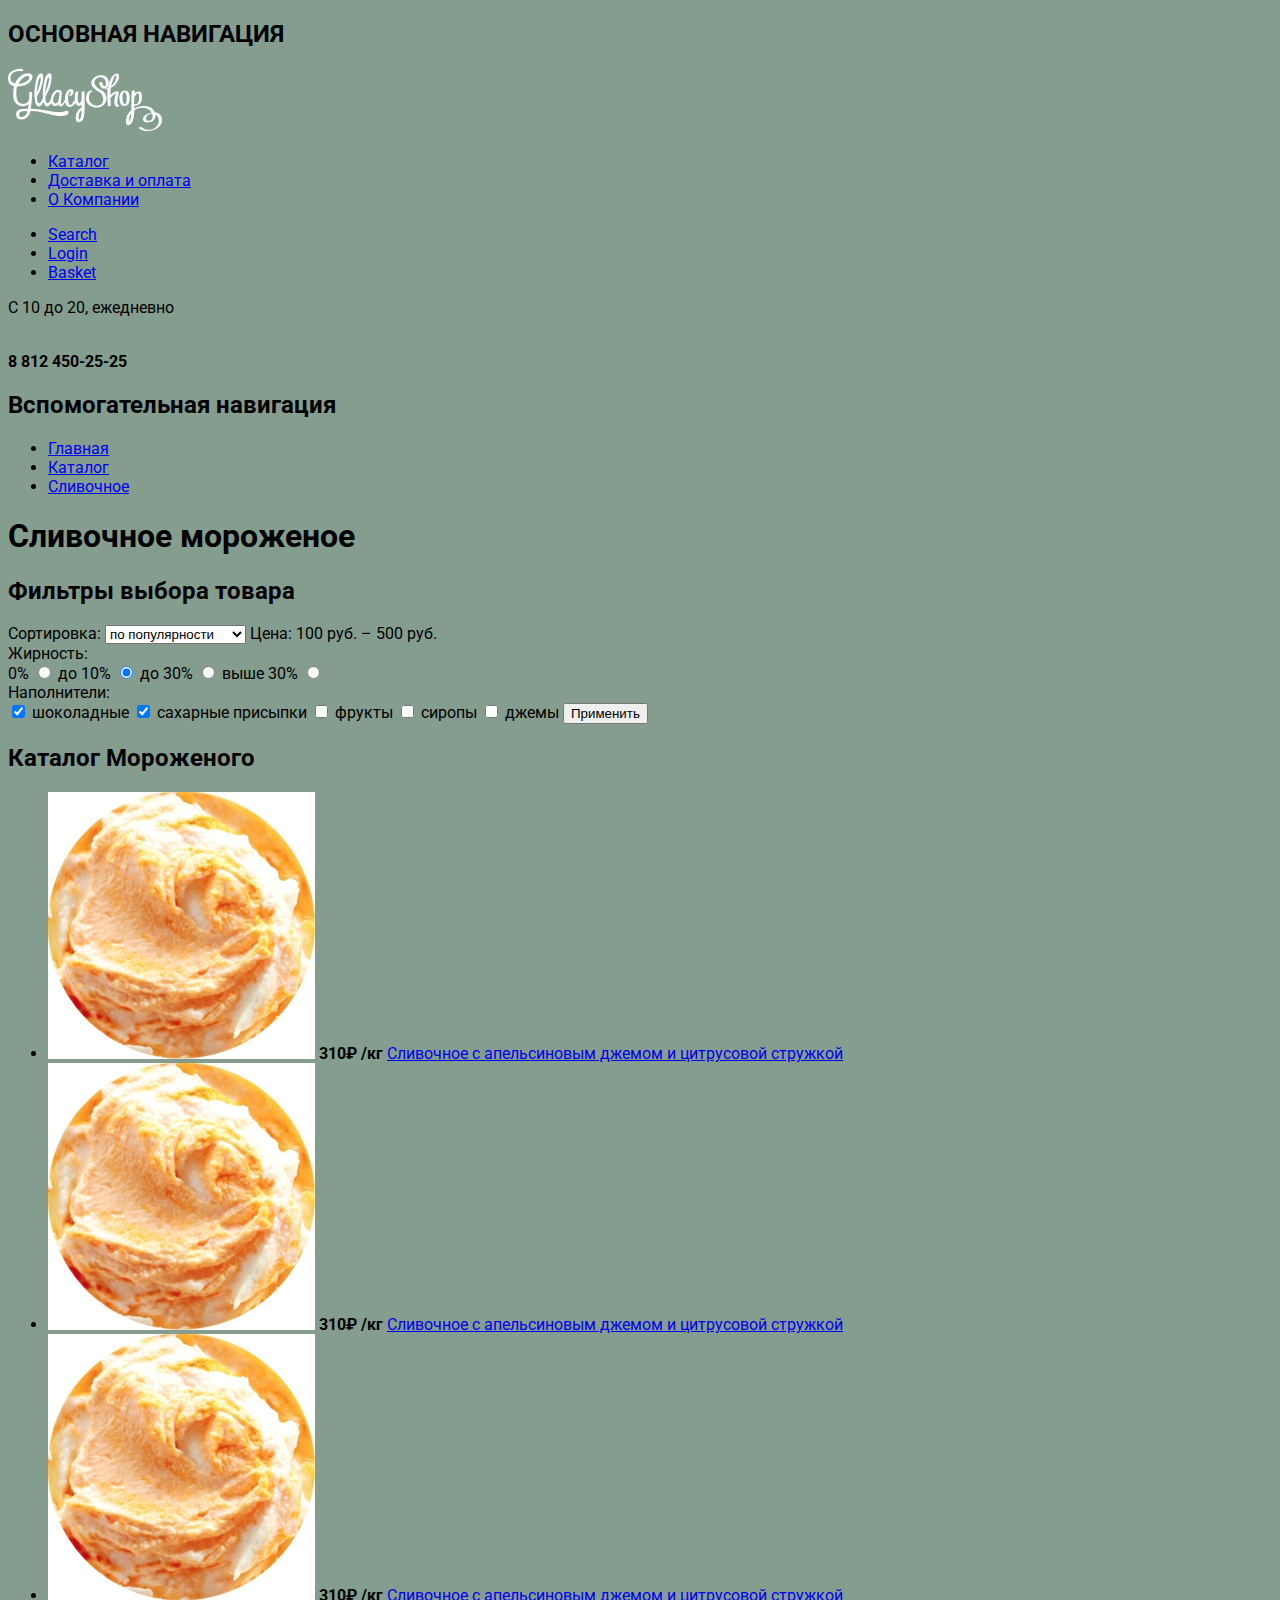
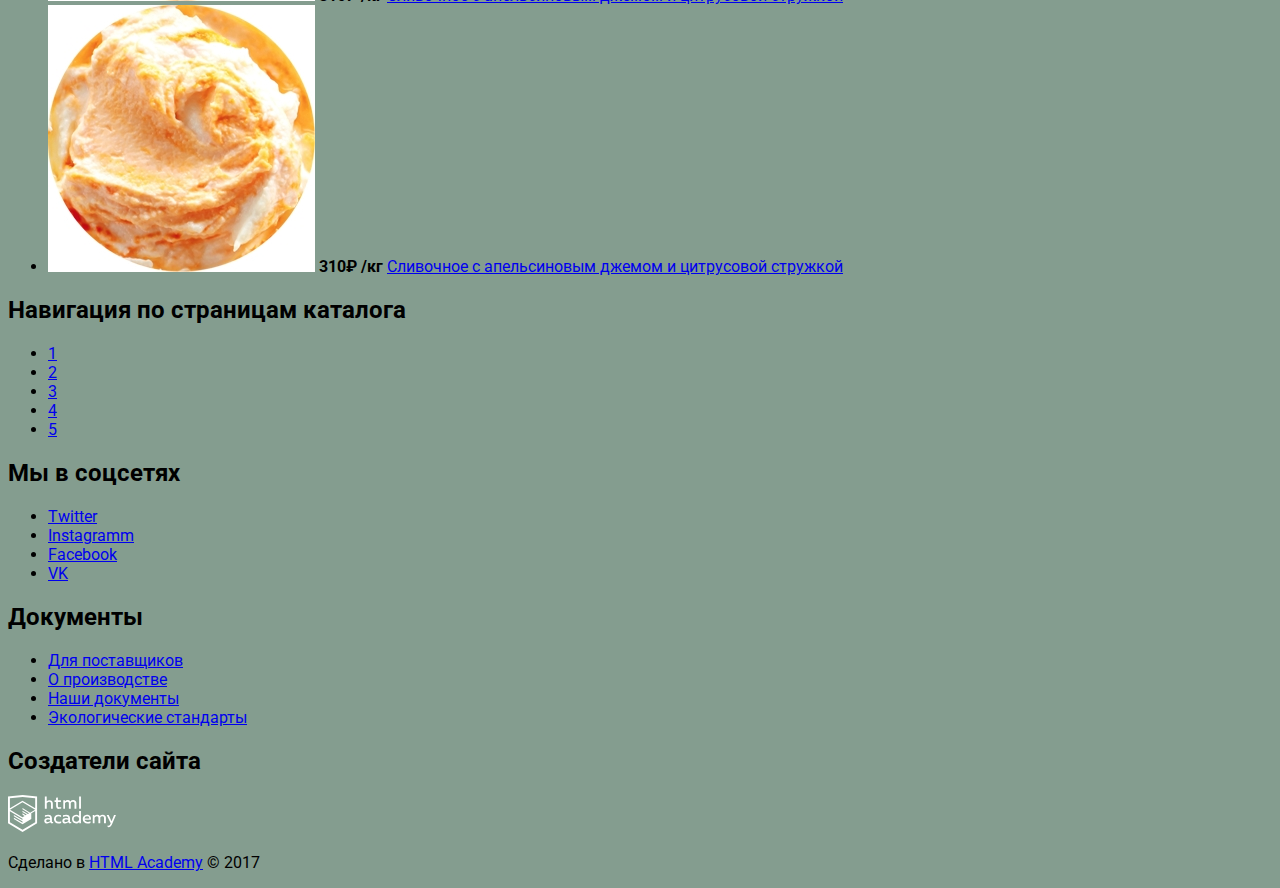
==== catalog.html @ d2d24a6d "first commit" ====
<!DOCTYPE html>
<html lang="ru">

<head>
  <meta charset="UTF-8">
  <title>Каталог</title>
  <link href="https://fonts.googleapis.com/css?family=Roboto:400,500,700&amp;subset=cyrillic" rel="stylesheet">
  <link rel="stylesheet" href="css/main.css">
</head>

<body>
  <header class="main-header">
    <h2 class="visually-hidden">ОСНОВНАЯ НАВИГАЦИЯ</h2>
    <img src="img/logo.png" alt="main-logo" width="154px" height="64px">
    <nav class="main-navigation">
      <ul class="navigation">
        <li>
          <a class="menu-item" href="#">Каталог</a>
        </li>
        <li>
          <a class="menu-item" href="#">Доставка и оплата</a>
        </li>
        <li>
          <a class="menu-item" href="#">О Компании</a>
        </li>
      </ul>
      <ul class="user">
        <li>
          <a class="button user-button" href="#">Search</a>
        </li>
        <li>
          <a class="button user-button" href="#">Login</a>
        </li>
        <li>
          <a class="button user-button" href="#">Basket</a>
        </li>
      </ul>
    </nav>
    <p>С 10 до 20, ежедневно</p>
    <br>
    <b>8 812 450-25-25</b>
    <nav class="small-navigation">
      <h2 class="visually-hidden">Вспомогательная навигация</h2>
      <ul class="small-navigation-list">
        <li>
          <a class="small-navigation-item" href="#">Главная</a>
        </li>
        <li>
          <a class="small-navigation-item" href="#">Каталог</a>
        </li>
        <li>
          <a class="small-navigation-item" href="#">Сливочное</a>
        </li>
      </ul>
    </nav>
  </header>

  <main class="container">
    <h1 class="catalog-header">Сливочное мороженое</h1>

    <section class="filters">
      <h2 class="visually-hidden">Фильтры выбора товара</h2>
      <form action="#" method="POST" name="catalog-filters">

        <label for="sort-field">Сортировка:</label>
        <select class="catalog-input filter-select" name="sort" id="sort-field">
          <option value="popular">по популярности</option>
          <option value="start-cheap">сначала недорогие</option>
          <option value="start-expensive">сначала дорогие</option>
          <option value="fat">по жирности</option>
        </select>

        <label for="price-field">Цена: 100 руб. – 500 руб.</label>
        <div class="catalog-input filter-price"></div>

        <label>Жирность:</label>
        <br>

        <label for="fat-0">0%</label>
        <input type="radio" name="fat" value="0" id="fat-0">
        <label for="fat-10">до 10%</label>
        <input type="radio" name="fat" value="10" id="fat-10" checked>
        <label for="fat-less30">до 30%</label>
        <input type="radio" name="fat" value="less30" id="fat-less30">
        <label for="fat-more30">выше 30%</label>
        <input type="radio" name="fat" value="more30" id="fat-more30">
        <br>

        <label>Наполнители:</label>
        <br>
        <input type="checkbox" name="choco" id="choco-field" checked>
        <label for="choco-field">шоколадные</label>

        <input type="checkbox" name="sugar" id="sugar-field" checked>
        <label for="sugar-field">сахарные присыпки</label>

        <input type="checkbox" name="fruit" id="fruit-field">
        <label for="fruit-field">фрукты</label>

        <input type="checkbox" name="syrup" id="syrup-field">
        <label for="syrup-field">сиропы</label>

        <input type="checkbox" name="jam" id="jam-field">
        <label for="jam-field">джемы</label>

        <input class="button filter-button" type="submit" value="Применить" name="submit">

      </form>
    </section>

    <section class="catalog">
      <h2 class="visually-hidden">Каталог Мороженого</h2>
      <ul class="calalog-list">
        <li>
          <img class="catalog-picture" src="img/ice_1.jpg" alt="catalog-ice" width="267" height="267">
          <b class="catalog-price">310₽
            <span class="catalog-per-kg">/кг</span>
          </b>
          <a class="catalog-name" href="#">Сливочное с апельсиновым джемом и цитрусовой стружкой</a>
        </li>
        <li>
          <img class="catalog-picture" src="img/ice_1.jpg" alt="catalog-ice" width="267" height="267">
          <b class="catalog-price">310₽
            <span class="catalog-per-kg">/кг</span>
          </b>
          <a class="catalog-name" href="#">Сливочное с апельсиновым джемом и цитрусовой стружкой</a>
        </li>
        <li>
          <img class="catalog-picture" src="img/ice_1.jpg" alt="catalog-ice" width="267" height="267">
          <b class="catalog-price">310₽
            <span class="catalog-per-kg">/кг</span>
          </b>
          <a class="catalog-name" href="#">Сливочное с апельсиновым джемом и цитрусовой стружкой</a>
        </li>
        <li>
          <img class="catalog-picture" src="img/ice_1.jpg" alt="catalog-ice" width="267" height="267">
          <b class="catalog-price">310₽
            <span class="catalog-per-kg">/кг</span>
          </b>
          <a class="catalog-name" href="#">Сливочное с апельсиновым джемом и цитрусовой стружкой</a>
        </li>
      </ul>
    </section>

    <section class="catalog-pages">
      <h2 class="visually-hidden">Навигация по страницам каталога</h2>
      <ul class="pages-list">
        <li><a class="pages-button" href="#">1</a></li>
        <li><a class="pages-button" href="#">2</a></li>
        <li><a class="pages-button" href="#">3</a></li>
        <li><a class="pages-button" href="#">4</a></li>
        <li><a class="pages-button" href="#">5</a></li>
      </ul>
    </section>

  </main>


  <footer class="main-footer">
    <section class="social">
      <h2 class="visually-hidden">Мы в соцсетях</h2>
      <ul class="social-list">
        <li class="social-item">
          <a class="button social-button" href="#">Twitter</a>
        </li>
        <li class="social-item">
          <a class="button social-button" href="#">Instagramm</a>
        </li>
        <li class="social-item">
          <a class="button social-button" href="#">Facebook</a>
        </li>
        <li class="social-item">
          <a class="button social-button" href="#">VK</a>
        </li>
      </ul>
    </section>
    <section class="docs">
      <h2 class="visually-hidden">Документы</h2>
      <ul class="docs-list">
        <li class="docs-item">
          <a class="docs-link" href="#">Для поставщиков</a>
        </li>
        <li class="docs-item">
          <a class="docs-link" href="#">О производстве</a>
        </li>
        <li class="docs-item">
          <a class="docs-link" href="#">Наши документы</a>
        </li>
        <li class="docs-item">
          <a class="docs-link" href="#">Экологические стандарты</a>
        </li>
      </ul>
    </section>
    <section class="made-by">
      <h2 class="visually-hidden">Создатели сайта</h2>
      <img src="img/svg/logo-htmlacademy.svg" alt="logo-htmlacademy" width="108" height="39">
      <p>Сделано в
        <a class="made-by-link" href="#">HTML Academy</a> © 2017</p>
    </section>
  </footer>

</body>

</html>
---- css/main.css ----
body {
  background-color: #849d8f;
  font-family: 'Roboto', sans-serif;
  font-size: 16px;
}
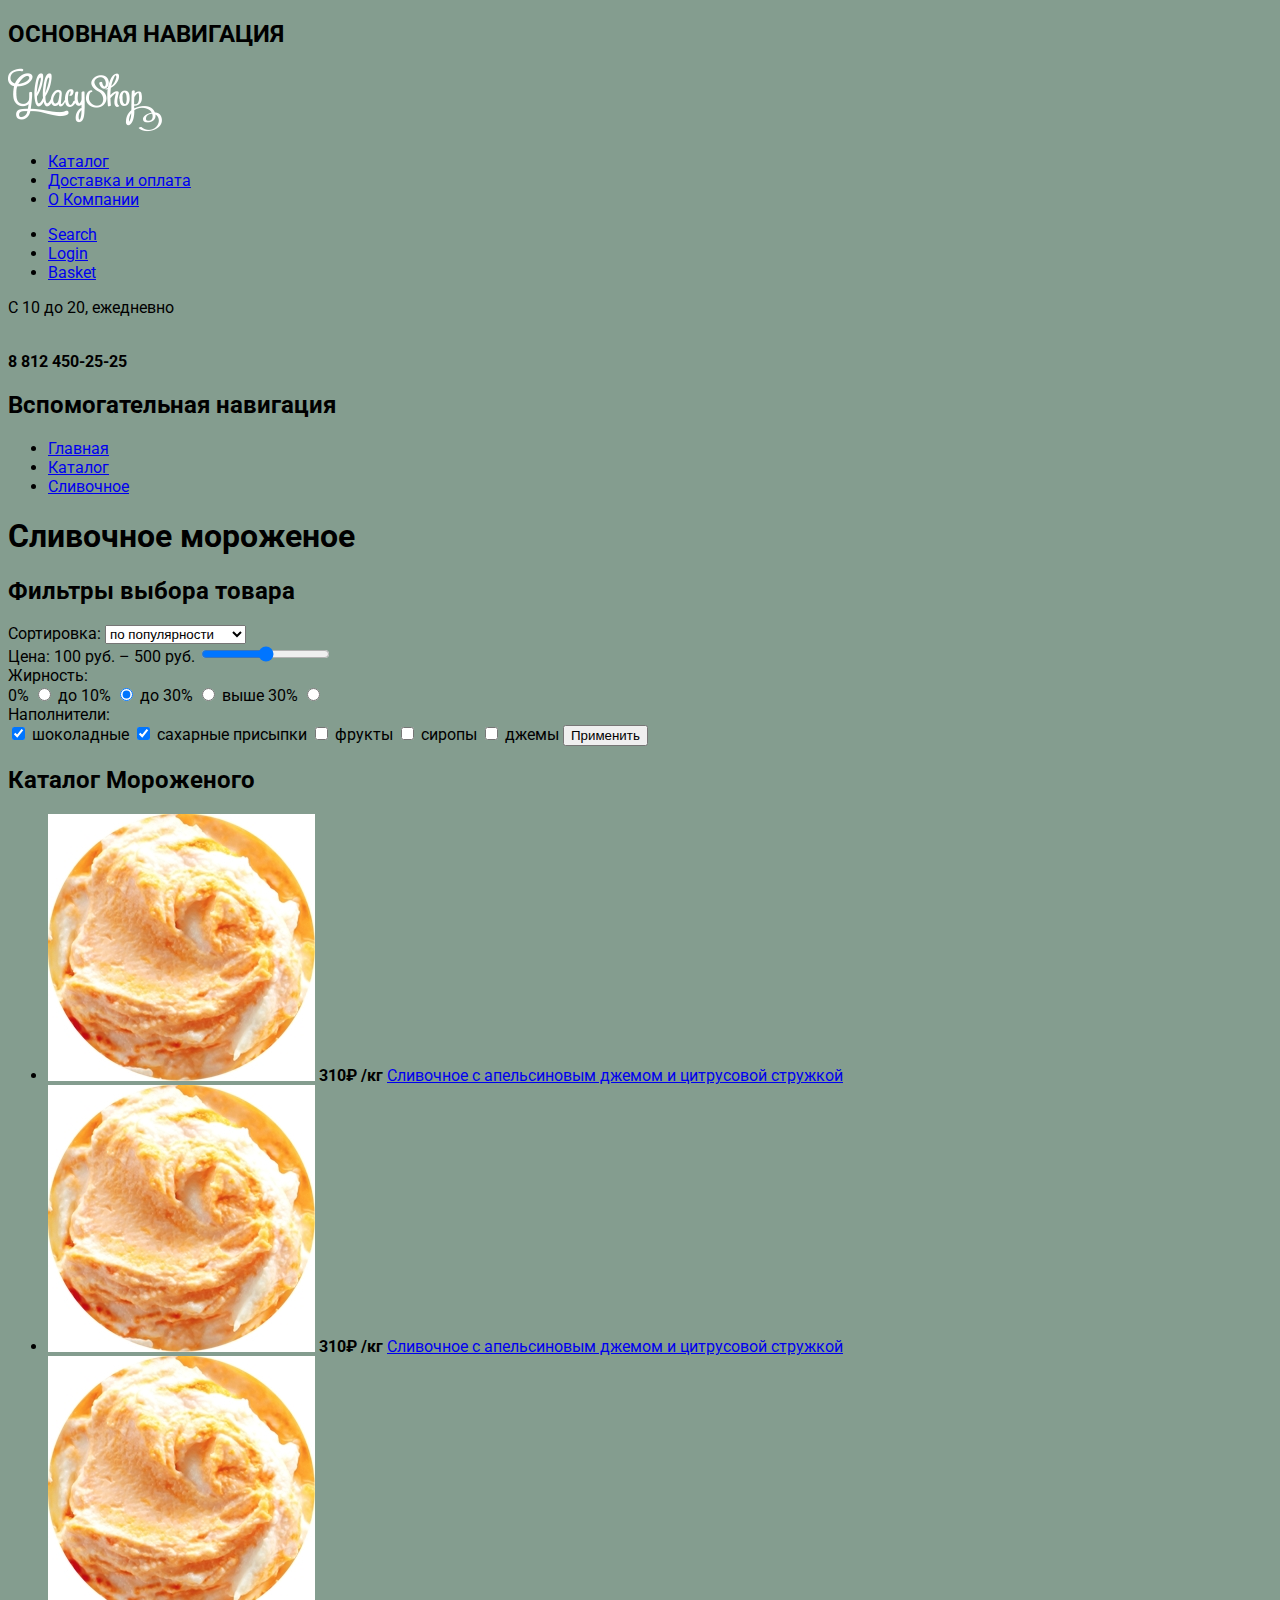
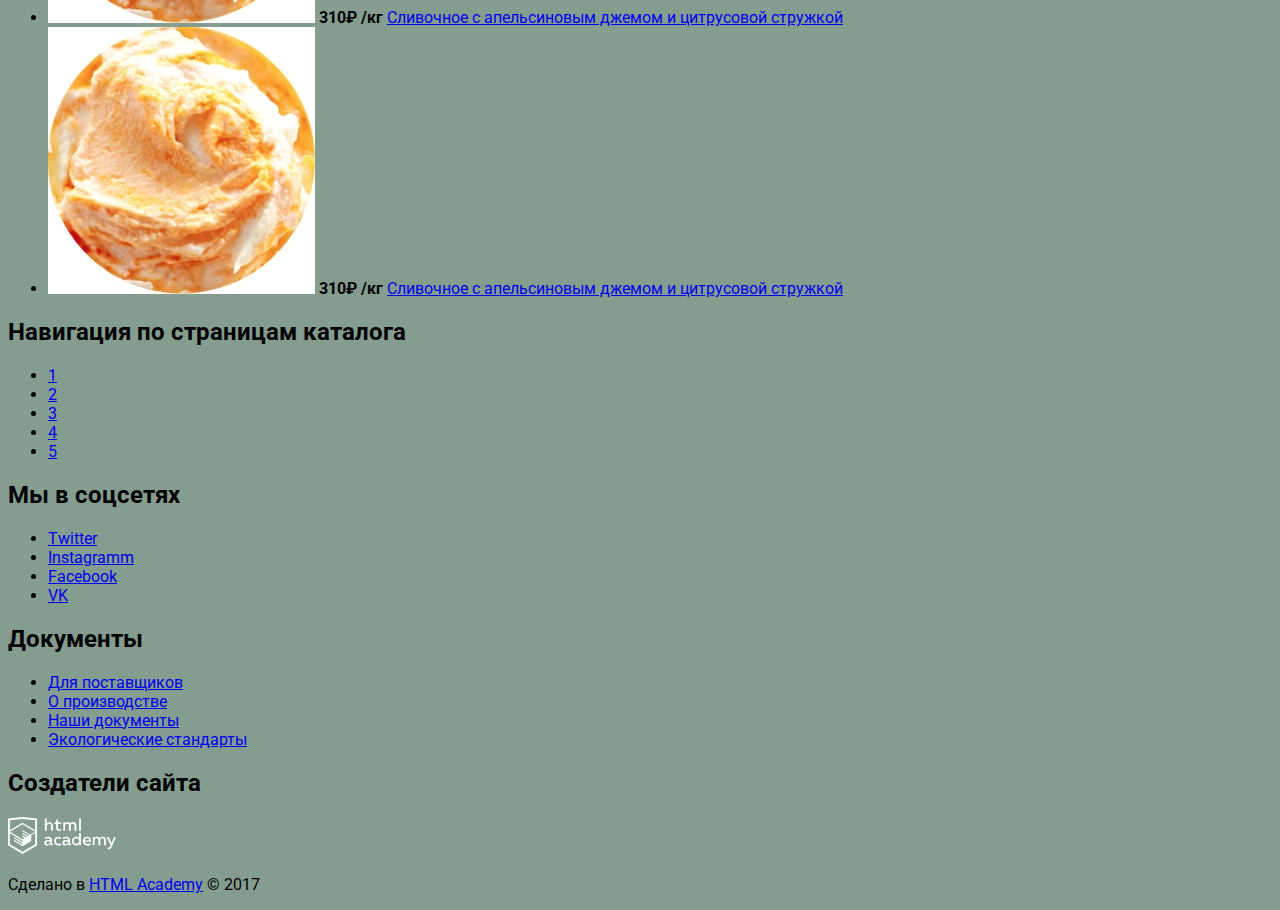
==== commit 8c2f8178: "minor updates" ====
--- a/catalog.html
+++ b/catalog.html
@@ -69,9 +69,11 @@
           <option value="start-expensive">сначала дорогие</option>
           <option value="fat">по жирности</option>
         </select>
+        <br>
 
         <label for="price-field">Цена: 100 руб. – 500 руб.</label>
-        <div class="catalog-input filter-price"></div>
+        <input type="range">
+        <br>
 
         <label>Жирность:</label>
         <br>
@@ -145,11 +147,21 @@
     <section class="catalog-pages">
       <h2 class="visually-hidden">Навигация по страницам каталога</h2>
       <ul class="pages-list">
-        <li><a class="pages-button" href="#">1</a></li>
-        <li><a class="pages-button" href="#">2</a></li>
-        <li><a class="pages-button" href="#">3</a></li>
-        <li><a class="pages-button" href="#">4</a></li>
-        <li><a class="pages-button" href="#">5</a></li>
+        <li>
+          <a class="pages-button" href="#">1</a>
+        </li>
+        <li>
+          <a class="pages-button" href="#">2</a>
+        </li>
+        <li>
+          <a class="pages-button" href="#">3</a>
+        </li>
+        <li>
+          <a class="pages-button" href="#">4</a>
+        </li>
+        <li>
+          <a class="pages-button" href="#">5</a>
+        </li>
       </ul>
     </section>
 
--- a/css/main.css
+++ b/css/main.css
@@ -2,4 +2,26 @@
   background-color: #849d8f;
   font-family: 'Roboto', sans-serif;
   font-size: 16px;
-}+}
+
+.gifts-banner {
+  width: 560px;
+  height: 230px;
+}
+
+.banner-raspberries {
+  background: #849d8f url("../img/raspberries_bg.jpg") no-repeat;
+}
+
+.banner-choco {
+  background: #849d8f url("../img/choco-bg.jpg") no-repeat;
+}
+
+.features {
+  width: 1146px;
+  height: 306px;
+  background: navajowhite url("../img/wafer.jpg")
+}
+
+
+
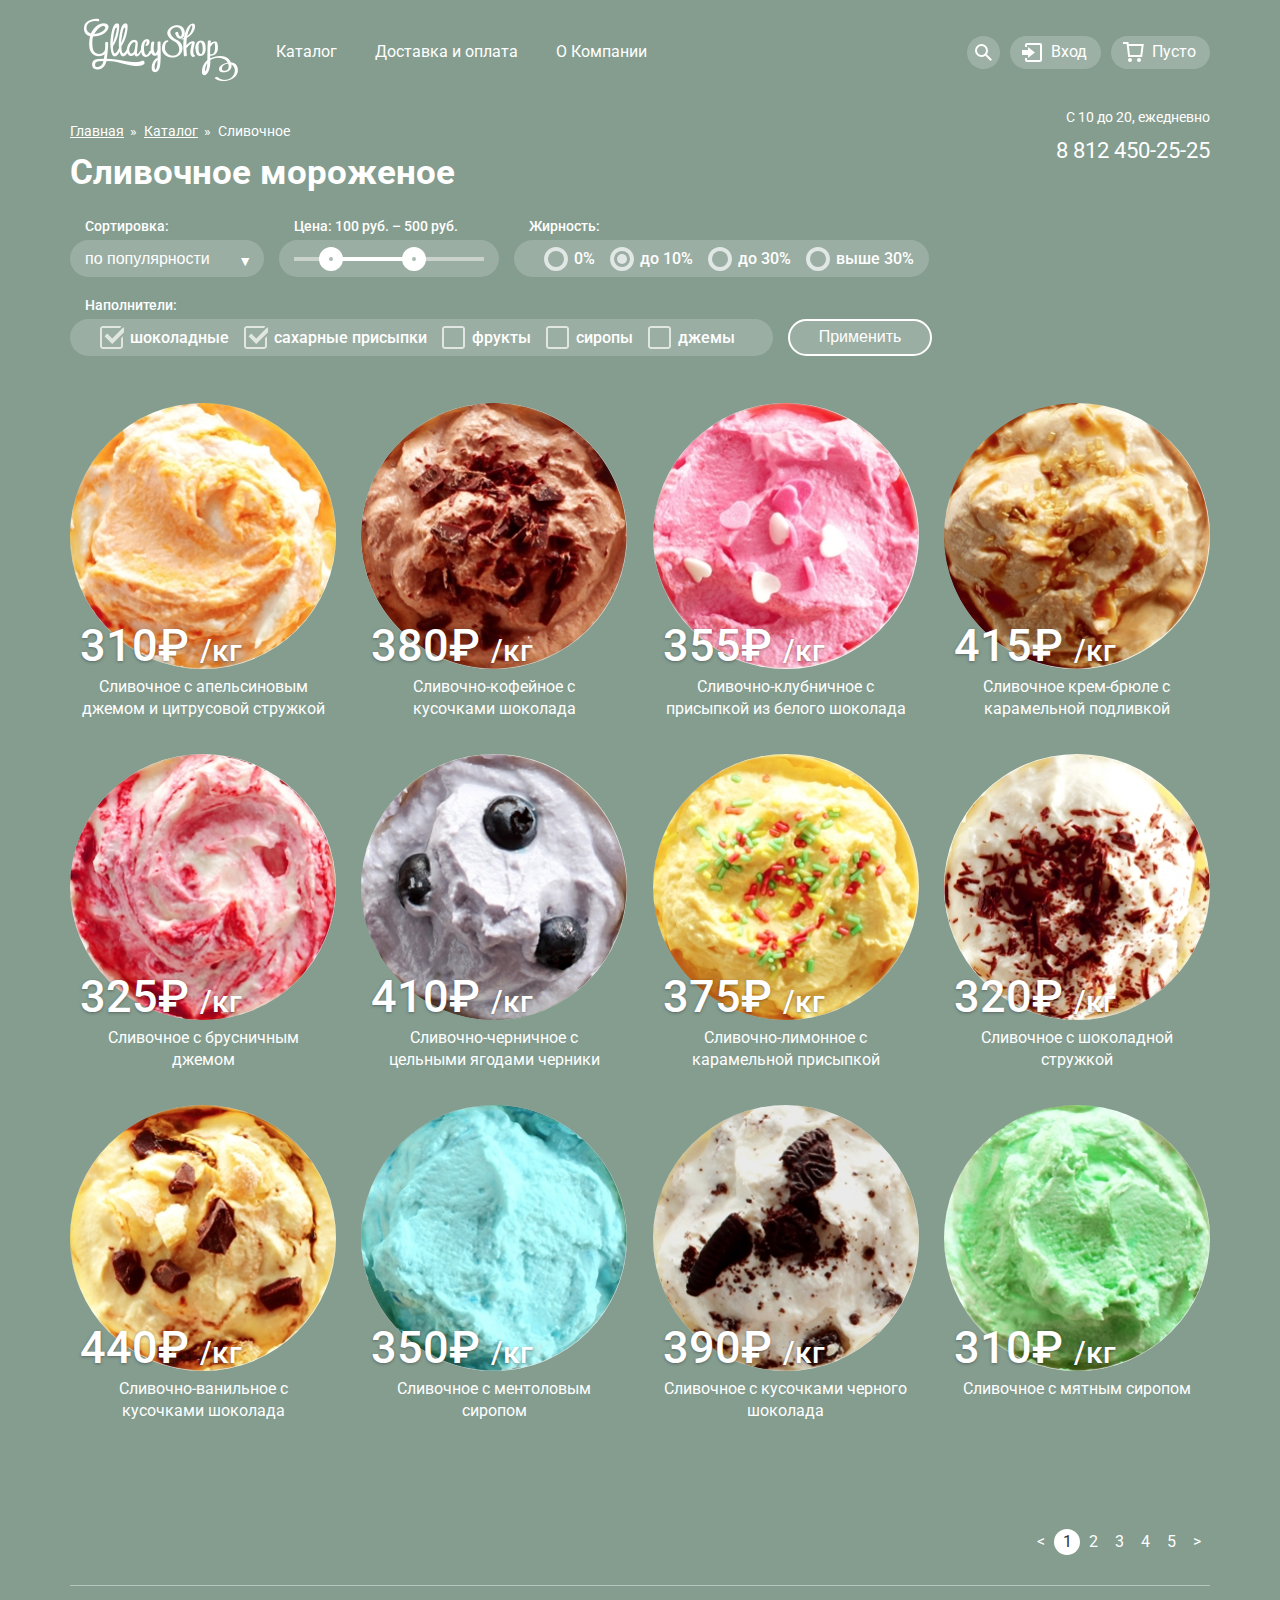
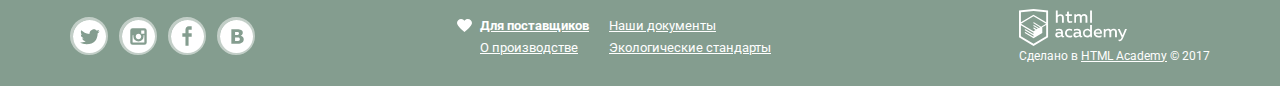
==== commit 6b269d90: "styling of index and catalog done" ====
--- a/catalog.html
+++ b/catalog.html
@@ -9,13 +9,36 @@
 </head>
 
 <body>
-  <header class="main-header">
+  <header class="container main-header">
     <h2 class="visually-hidden">ОСНОВНАЯ НАВИГАЦИЯ</h2>
-    <img src="img/logo.png" alt="main-logo" width="154px" height="64px">
     <nav class="main-navigation">
       <ul class="navigation">
         <li>
+          <a class="menu-item" href="#">
+            <img src="img/logo.png" alt="main-logo" width="154px" height="64px">
+          </a>
+        </li>
+        <li>
           <a class="menu-item" href="#">Каталог</a>
+          <ul class="catalog-submenu">
+            <li>
+              <a href="">Новинки</a>
+              <ul>
+                <li>
+                  <a href="">Сливочное</a>
+                </li>
+                <li>
+                  <a href="">Щербеты</a>
+                </li>
+                <li>
+                  <a href="">Фруктовый лед</a>
+                </li>
+                <li>
+                  <a href="">Мелорин</a>
+                </li>
+              </ul>
+            </li>
+          </ul>
         </li>
         <li>
           <a class="menu-item" href="#">Доставка и оплата</a>
@@ -24,143 +47,298 @@
           <a class="menu-item" href="#">О Компании</a>
         </li>
       </ul>
+
       <ul class="user">
-        <li>
-          <a class="button user-button" href="#">Search</a>
-        </li>
-        <li>
-          <a class="button user-button" href="#">Login</a>
-        </li>
-        <li>
-          <a class="button user-button" href="#">Basket</a>
+
+        <li>
+          <a class="user-button search" href="#">
+            <span class="visually-hidden">Поиск</span>
+          </a>
+          <form class="search-form" action="#" method="GET">
+            <label>
+              <span class="visually-hidden">Что ищем?</span>
+              <input type="text" placeholder="Что ищем?">
+            </label>
+          </form>
+        </li>
+
+        <li>
+          <a class="user-button login" href="#">Вход</a>
+        </li>
+        <li>
+          <a class="user-button cart" href="#">Пусто</a>
         </li>
       </ul>
     </nav>
-    <p>С 10 до 20, ежедневно</p>
-    <br>
-    <b>8 812 450-25-25</b>
-    <nav class="small-navigation">
-      <h2 class="visually-hidden">Вспомогательная навигация</h2>
-      <ul class="small-navigation-list">
-        <li>
-          <a class="small-navigation-item" href="#">Главная</a>
-        </li>
-        <li>
-          <a class="small-navigation-item" href="#">Каталог</a>
-        </li>
-        <li>
-          <a class="small-navigation-item" href="#">Сливочное</a>
+    <div class="header-phone">
+      <p>С 10 до 20, ежедневно</p>
+      <b>8 812 450-25-25</b>
+    </div>
+  </header>
+
+  <main class="container">
+
+    <section class="breadcrumbs">
+      <ul>
+        <li>
+          <a href="">Главная</a>
+        </li>
+        <li>
+          <a href="">Каталог</a>
+        </li>
+        <li>
+          <a class="breadcrumbs-current" href="">Сливочное</a>
         </li>
       </ul>
-    </nav>
-  </header>
-
-  <main class="container">
+    </section>
+
     <h1 class="catalog-header">Сливочное мороженое</h1>
 
     <section class="filters">
       <h2 class="visually-hidden">Фильтры выбора товара</h2>
       <form action="#" method="POST" name="catalog-filters">
 
-        <label for="sort-field">Сортировка:</label>
-        <select class="catalog-input filter-select" name="sort" id="sort-field">
-          <option value="popular">по популярности</option>
-          <option value="start-cheap">сначала недорогие</option>
-          <option value="start-expensive">сначала дорогие</option>
-          <option value="fat">по жирности</option>
-        </select>
-        <br>
-
-        <label for="price-field">Цена: 100 руб. – 500 руб.</label>
-        <input type="range">
-        <br>
-
-        <label>Жирность:</label>
-        <br>
-
-        <label for="fat-0">0%</label>
-        <input type="radio" name="fat" value="0" id="fat-0">
-        <label for="fat-10">до 10%</label>
-        <input type="radio" name="fat" value="10" id="fat-10" checked>
-        <label for="fat-less30">до 30%</label>
-        <input type="radio" name="fat" value="less30" id="fat-less30">
-        <label for="fat-more30">выше 30%</label>
-        <input type="radio" name="fat" value="more30" id="fat-more30">
-        <br>
-
-        <label>Наполнители:</label>
-        <br>
-        <input type="checkbox" name="choco" id="choco-field" checked>
-        <label for="choco-field">шоколадные</label>
-
-        <input type="checkbox" name="sugar" id="sugar-field" checked>
-        <label for="sugar-field">сахарные присыпки</label>
-
-        <input type="checkbox" name="fruit" id="fruit-field">
-        <label for="fruit-field">фрукты</label>
-
-        <input type="checkbox" name="syrup" id="syrup-field">
-        <label for="syrup-field">сиропы</label>
-
-        <input type="checkbox" name="jam" id="jam-field">
-        <label for="jam-field">джемы</label>
-
-        <input class="button filter-button" type="submit" value="Применить" name="submit">
-
+        <div class="filters-wrapper">
+          <div class="filters_sort">
+            <p>Сортировка:</p>
+            <div class="round_wrapper">
+              <select class="catalog-input filter-select" name="sort" id="sort-field">
+                <option value="popular">по популярности</option>
+                <option value="start-cheap">сначала недорогие</option>
+                <option value="start-expensive">сначала дорогие</option>
+                <option value="fat">по жирности</option>
+              </select>
+            </div>
+          </div>
+
+          <div class="filters_price">
+            <p>Цена: 100 руб. – 500 руб.</p>
+
+            <div class="round_wrapper">
+              <div class="range">
+                <div class="scale"></div>
+              </div>
+            </div>
+          </div>
+
+          <div class="filters_fat">
+            <p>Жирность:</p>
+            <div class="round_wrapper">
+              <input class="visually-hidden" type="radio" name="fat" value="0" id="fat-0">
+              <label for="fat-0">0%</label>
+              <input class="visually-hidden" type="radio" name="fat" value="10" id="fat-10" checked>
+              <label for="fat-10">до 10%</label>
+              <input class="visually-hidden" type="radio" name="fat" value="less30" id="fat-less30">
+              <label for="fat-less30">до 30%</label>
+              <input class="visually-hidden" type="radio" name="fat" value="more30" id="fat-more30">
+              <label for="fat-more30">выше 30%</label>
+
+            </div>
+          </div>
+        </div>
+
+        <div class="filters-wrapper">
+          <div class="filters_fillers">
+            <p>Наполнители:</p>
+            <div class="round_wrapper">
+              <input class="visually-hidden" type="checkbox" name="choco" id="choco-field" checked>
+              <label for="choco-field">шоколадные</label>
+
+              <input class="visually-hidden" type="checkbox" name="sugar" id="sugar-field" checked>
+              <label for="sugar-field">сахарные присыпки</label>
+
+              <input class="visually-hidden" type="checkbox" name="fruit" id="fruit-field">
+              <label for="fruit-field">фрукты</label>
+
+              <input class="visually-hidden" type="checkbox" name="syrup" id="syrup-field">
+              <label for="syrup-field">сиропы</label>
+
+              <input class="visually-hidden" type="checkbox" name="jam" id="jam-field">
+              <label for="jam-field">джемы</label>
+            </div>
+          </div>
+          <input class="filter-button" type="submit" value="Применить" name="submit">
+        </div>
       </form>
     </section>
 
     <section class="catalog">
       <h2 class="visually-hidden">Каталог Мороженого</h2>
       <ul class="calalog-list">
-        <li>
-          <img class="catalog-picture" src="img/ice_1.jpg" alt="catalog-ice" width="267" height="267">
-          <b class="catalog-price">310₽
-            <span class="catalog-per-kg">/кг</span>
-          </b>
-          <a class="catalog-name" href="#">Сливочное с апельсиновым джемом и цитрусовой стружкой</a>
-        </li>
-        <li>
-          <img class="catalog-picture" src="img/ice_1.jpg" alt="catalog-ice" width="267" height="267">
-          <b class="catalog-price">310₽
-            <span class="catalog-per-kg">/кг</span>
-          </b>
-          <a class="catalog-name" href="#">Сливочное с апельсиновым джемом и цитрусовой стружкой</a>
-        </li>
-        <li>
-          <img class="catalog-picture" src="img/ice_1.jpg" alt="catalog-ice" width="267" height="267">
-          <b class="catalog-price">310₽
-            <span class="catalog-per-kg">/кг</span>
-          </b>
-          <a class="catalog-name" href="#">Сливочное с апельсиновым джемом и цитрусовой стружкой</a>
-        </li>
-        <li>
-          <img class="catalog-picture" src="img/ice_1.jpg" alt="catalog-ice" width="267" height="267">
-          <b class="catalog-price">310₽
-            <span class="catalog-per-kg">/кг</span>
-          </b>
-          <a class="catalog-name" href="#">Сливочное с апельсиновым джемом и цитрусовой стружкой</a>
-        </li>
+        <li class="catalog-item">
+          <a href="">
+            <img src="img/1.jpg" alt="hit ice-cream">
+            <b class="catalog-price">310₽
+              <span>/кг</span>
+            </b>
+            <p>Сливочное с апельсиновым джемом и цитрусовой стружкой
+            </p>
+          </a>
+          <div class="fast-look">
+            <a class="button catalog-button" href="">Быстрый просмотр</a>
+          </div>
+        </li>
+        <li class="catalog-item">
+          <a href="">
+            <img src="img/2.jpg" alt="hit ice-cream">
+            <b class="catalog-price">380₽
+              <span>/кг</span>
+            </b>
+            <p>Сливочно-кофейное с кусочками шоколада</p>
+          </a>
+          <div class="fast-look">
+            <a class="button catalog-button" href="">Быстрый просмотр</a>
+          </div>
+        </li>
+        <li class="catalog-item">
+          <a href="">
+            <img src="img/3.jpg" alt="hit ice-cream">
+            <b class="catalog-price">355₽
+              <span>/кг</span>
+            </b>
+            <p>Сливочно-клубничное с присыпкой из белого шоколада</p>
+          </a>
+          <div class="fast-look">
+            <a class="button catalog-button" href="">Быстрый просмотр</a>
+          </div>
+        </li>
+        <li class="catalog-item">
+          <a href="">
+            <img src="img/4.jpg" alt="hit ice-cream">
+            <b class="catalog-price">415₽
+              <span>/кг</span>
+            </b>
+            <p>Сливочное крем-брюле с карамельной подливкой</p>
+          </a>
+          <div class="fast-look">
+            <a class="button catalog-button" href="">Быстрый просмотр</a>
+          </div>
+        </li>
+        <li class="catalog-item">
+          <a href="">
+            <img src="img/5.jpg" alt="hit ice-cream">
+            <b class="catalog-price">325₽
+              <span>/кг</span>
+            </b>
+            <p>Сливочное с брусничным джемом
+            </p>
+          </a>
+          <div class="fast-look">
+            <a class="button catalog-button" href="">Быстрый просмотр</a>
+          </div>
+        </li>
+        <li class="catalog-item">
+          <a href="">
+            <img src="img/6.jpg" alt="hit ice-cream">
+            <b class="catalog-price">410₽
+              <span>/кг</span>
+            </b>
+            <p>Сливочно-черничное с цельными ягодами черники </p>
+          </a>
+          <div class="fast-look">
+            <a class="button catalog-button" href="">Быстрый просмотр</a>
+          </div>
+        </li>
+        <li class="catalog-item">
+          <a href="">
+            <img src="img/7.jpg" alt="hit ice-cream">
+            <b class="catalog-price">375₽
+              <span>/кг</span>
+            </b>
+            <p>Сливочно-лимонное с карамельной присыпкой</p>
+          </a>
+          <div class="fast-look">
+            <a class="button catalog-button" href="">Быстрый просмотр</a>
+          </div>
+        </li>
+        <li class="catalog-item">
+          <a href="">
+            <img src="img/8.jpg" alt="hit ice-cream">
+            <b class="catalog-price">320₽
+              <span>/кг</span>
+            </b>
+            <p>Сливочное с шоколадной стружкой</p>
+          </a>
+          <div class="fast-look">
+            <a class="button catalog-button" href="">Быстрый просмотр</a>
+          </div>
+        </li>
+        <li class="catalog-item">
+          <a href="">
+            <img src="img/9.jpg" alt="hit ice-cream">
+            <b class="catalog-price">440₽
+              <span>/кг</span>
+            </b>
+            <p>Сливочно-ванильное с кусочками шоколада
+            </p>
+          </a>
+          <div class="fast-look">
+            <a class="button catalog-button" href="">Быстрый просмотр</a>
+          </div>
+        </li>
+        <li class="catalog-item">
+          <a href="">
+            <img src="img/10.jpg" alt="hit ice-cream">
+            <b class="catalog-price">350₽
+              <span>/кг</span>
+            </b>
+            <p>Сливочноe с ментоловым сиропом</p>
+          </a>
+          <div class="fast-look">
+            <a class="button catalog-button" href="">Быстрый просмотр</a>
+          </div>
+        </li>
+        <li class="catalog-item">
+          <a href="">
+            <img src="img/11.jpg" alt="hit ice-cream">
+            <b class="catalog-price">390₽
+              <span>/кг</span>
+            </b>
+            <p>Сливочное с кусочками черного шоколада</p>
+          </a>
+          <div class="fast-look">
+            <a class="button catalog-button" href="">Быстрый просмотр</a>
+          </div>
+        </li>
+        <li class="catalog-item">
+          <a href="">
+            <img src="img/12.jpg" alt="hit ice-cream">
+            <b class="catalog-price">310₽
+              <span>/кг</span>
+            </b>
+            <p>Сливочное с мятным сиропом</p>
+          </a>
+          <div class="fast-look">
+            <a class="button catalog-button" href="">Быстрый просмотр</a>
+          </div>
+        </li>
+
       </ul>
     </section>
 
-    <section class="catalog-pages">
+    <section class="catalog-pagination">
       <h2 class="visually-hidden">Навигация по страницам каталога</h2>
       <ul class="pages-list">
         <li>
-          <a class="pages-button" href="#">1</a>
-        </li>
-        <li>
-          <a class="pages-button" href="#">2</a>
-        </li>
-        <li>
-          <a class="pages-button" href="#">3</a>
-        </li>
-        <li>
-          <a class="pages-button" href="#">4</a>
-        </li>
-        <li>
-          <a class="pages-button" href="#">5</a>
+          <a class="page-disabled" href="#"><</a>
+        </li>
+        <li>
+          <a class="current-page" href="#">1</a>
+        </li>
+        <li>
+          <a href="#">2</a>
+        </li>
+        <li>
+          <a href="#">3</a>
+        </li>
+        <li>
+          <a href="#">4</a>
+        </li>
+        <li>
+          <a href="#">5</a>
+        </li>
+        <li>
+          <a href="#">></a>
         </li>
       </ul>
     </section>
@@ -168,48 +346,56 @@
   </main>
 
 
-  <footer class="main-footer">
-    <section class="social">
-      <h2 class="visually-hidden">Мы в соцсетях</h2>
-      <ul class="social-list">
-        <li class="social-item">
-          <a class="button social-button" href="#">Twitter</a>
-        </li>
-        <li class="social-item">
-          <a class="button social-button" href="#">Instagramm</a>
-        </li>
-        <li class="social-item">
-          <a class="button social-button" href="#">Facebook</a>
-        </li>
-        <li class="social-item">
-          <a class="button social-button" href="#">VK</a>
-        </li>
-      </ul>
-    </section>
-    <section class="docs">
-      <h2 class="visually-hidden">Документы</h2>
-      <ul class="docs-list">
-        <li class="docs-item">
-          <a class="docs-link" href="#">Для поставщиков</a>
-        </li>
-        <li class="docs-item">
-          <a class="docs-link" href="#">О производстве</a>
-        </li>
-        <li class="docs-item">
-          <a class="docs-link" href="#">Наши документы</a>
-        </li>
-        <li class="docs-item">
-          <a class="docs-link" href="#">Экологические стандарты</a>
-        </li>
-      </ul>
-    </section>
-    <section class="made-by">
-      <h2 class="visually-hidden">Создатели сайта</h2>
-      <img src="img/svg/logo-htmlacademy.svg" alt="logo-htmlacademy" width="108" height="39">
-      <p>Сделано в
-        <a class="made-by-link" href="#">HTML Academy</a> © 2017</p>
-    </section>
-  </footer>
+  <footer class="container main-footer">
+      <section class="social">
+        <h2 class="visually-hidden">Мы в соцсетях</h2>
+        <ul class="social-list">
+          <li class="social-item">
+            <a href="#">
+              <img src="img/svg/twitter.svg" alt="Twitter">
+            </a>
+          </li>
+          <li class="social-item">
+            <a href="#">
+              <img src="img/svg/instagram.svg" alt="Instagramm">
+            </a>
+          </li>
+          <li class="social-item">
+            <a href="#">
+              <img src="img/svg/fb.svg" alt="Facebook">
+            </a>
+          </li>
+          <li class="social-item">
+            <a href="#">
+              <img src="img/svg/vk.svg" alt="VK">
+            </a>
+          </li>
+        </ul>
+      </section>
+      <section class="docs">
+        <h2 class="visually-hidden">Документы</h2>
+        <ul class="docs-list">
+          <li class="docs-item">
+            <a class="docs-link" href="#">Для поставщиков</a>
+          </li>
+          <li class="docs-item">
+            <a class="docs-link" href="#">О производстве</a>
+          </li>
+          <li class="docs-item">
+            <a class="docs-link" href="#">Наши документы</a>
+          </li>
+          <li class="docs-item">
+            <a class="docs-link" href="#">Экологические стандарты</a>
+          </li>
+        </ul>
+      </section>
+      <section class="made-by">
+        <h2 class="visually-hidden">Создатели сайта</h2>
+        <img src="img/svg/logo-htmlacademy.svg" width="108" height="39" alt="logo-htmlacademy" width="108" height="39">
+        <p>Сделано в
+          <a class="made-by-link" href="#">HTML Academy</a> © 2017</p>
+      </section>
+    </footer>
 
 </body>
 
--- a/css/main.css
+++ b/css/main.css
@@ -2,11 +2,904 @@
   background-color: #849d8f;
   font-family: 'Roboto', sans-serif;
   font-size: 16px;
-}
+  font-weight: 400;
+  line-height: 22px;
+  margin: 0;
+  padding: 0;
+}
+
+.container {
+  max-width: 1200px;
+  margin: 0 auto;
+  padding: 0 30px;
+}
+
+*,
+* before,
+* after {
+  box-sizing: inherit;
+}
+
+html {
+  box-sizing: border-box;
+}
+
+.content-box-component {
+  box-sizing: content-box;
+}
+
+.visually-hidden:not(:focus):not(:active),
+input[type="checkbox"].visually-hidden,
+input[type="radio"].visually-hidden {
+  position: absolute;
+  width: 1px;
+  height: 1px;
+  margin: -1px;
+  border: 0;
+  padding: 0;
+  white-space: nowrap;
+  clip-path: inset(100%);
+  clip: rect(0 0 0 0);
+  overflow: hidden;
+}
+
+ul {
+  list-style: none;
+  margin: 0;
+  padding: 0;
+}
+
+a {
+  /* text-decoration-color: rgba(255, 255, 255, 0.2); */
+  text-decoration: none;
+  /* border-bottom: 1px solid rgba(255, 255, 255, 0.2) */
+}
+
+/* a:hover,
+a:focus {
+  color: rgb(255, 188, 158);
+  text-decoration-color: rgb(255, 188, 158);
+  border-bottom: 1px solid rgb(255, 188, 158)
+} */
+
+.button {
+  display: flex;
+  justify-content: center;
+  align-items: center;
+  border-radius: 30px;
+  color: rgb(255, 255, 255);
+  font-family: Roboto;
+  font-size: 18px;
+  font-weight: 400;
+  line-height: 24px;
+  text-decoration: none;
+  width: 189px;
+  height: 45px;
+  box-shadow: 0 2px 2px rgba(172, 16, 0, 0.64);
+  background-color: rgb(255, 255, 255);
+  background-image: linear-gradient(to top, rgb(231, 74, 53) 0%, rgb(242, 104, 67) 100%);
+  opacity: 0.99;
+}
+
+/* HEADER  */
+
+.main-header {
+  margin: auto;
+  max-width: 1200px;
+  margin-top: 9px;
+  position: relative;
+  z-index: 10;
+}
+
+.main-header nav>ul {
+  display: flex;
+  align-items: center;
+}
+
+.main-header nav>ul>li {
+  margin: 0 5px;
+}
+
+.navigation li:nth-child(1) {
+  margin-left: 0;
+}
+
+.user li:last-child {
+  margin-right: 0;
+}
+
+.main-navigation {
+  width: 100%;
+  display: flex;
+  align-items: center;
+  justify-content: space-between;
+}
+
+.main-navigation a {
+  display: block;
+  color: rgb(255, 255, 255);
+  font-family: Roboto;
+  font-size: 16px;
+  font-weight: 400;
+  line-height: 18px;
+  padding: 9px 14px;
+  border-radius: 33px;
+  user-select: none;
+}
+
+/* --------------------------- */
+
+/* --------------------------- */
+
+.user a::before {
+  content: "";
+  display: inline-block;
+  position: relative;
+  background-position: center;
+  background-repeat: no-repeat;
+}
+
+.user li {
+  display: flex;
+  align-items: center;
+}
+
+.user li>a {
+  display: flex;
+  align-items: center;
+  background-color: rgba(255, 255, 255, 0.2);
+  padding-top: 6px;
+  padding-bottom: 6px;
+  padding-left: 20px;
+}
+
+.user .search {
+  padding: 6px;
+}
+
+.user .search::before {
+  width: 21px;
+  height: 21px;
+  background-image: url("../img/svg/loupe.svg");
+}
+
+.user .search:hover::before,
+.user .search:focus::before {
+  background-image: url("../img/svg/loupe-blac.svg");
+}
+
+.user .login::before {
+  left: -8px;
+  width: 21px;
+  height: 21px;
+  background-image: url("../img/svg/entrance-white.svg");
+}
+
+.user .login:hover::before,
+.user .login:focus::before {
+  background-image: url("../img/svg/entrance.svg");
+}
+
+.user .login:active {}
+
+.user .cart::before {
+  left: -8px;
+  width: 21px;
+  height: 21px;
+  background-image: url("../img/svg/basket.svg");
+}
+
+.user .cart:hover::before,
+.user .cart:focus::before {
+  background-image: url("../img/svg/basket-black.svg");
+}
+
+.navigation li:not(:first-child)>a:hover,
+.navigation li:not(:first-child)>a:focus,
+.user a:hover,
+.user a:focus {
+  background-color: #f8f7f4;
+  color: black;
+}
+
+.navigation li:nth-child(2)>a:focus {
+  box-shadow: inset 0 2px 1px rgb(105, 105, 105);
+}
+
+.header-phone {
+  position: absolute;
+  text-align: right;
+  right: 30px;
+}
+
+.header-phone p {
+  color: rgb(255, 255, 255);
+  font-family: Roboto;
+  font-size: 14px;
+  font-weight: 400;
+  line-height: 16px;
+}
+
+.header-phone b {
+  color: rgb(255, 255, 255);
+  font-family: Roboto;
+  font-size: 22px;
+  font-weight: 400;
+  line-height: 24px;
+}
+
+.catalog-submenu {
+  position: absolute;
+  width: 143px;
+  left: 0px;
+  top: 42px;
+  box-shadow: 0 20px 20px rgba(0, 0, 0, 0.4);
+  background-color: rgb(248, 247, 244);
+  border-radius: 3px;
+  z-index: 11;
+}
+
+.catalog-submenu a {
+  display: block;
+  color: black;
+  font-size: 14px;
+  font-weight: 400;
+  line-height: 16px;
+  padding: 0 15px;
+  margin-bottom: 15px;
+}
+
+.catalog-submenu>li {
+  padding: 0 5px;
+}
+
+.catalog-submenu>li>a {
+  font-weight: bold;
+  margin: 12px 0 10px 0;
+}
+
+.catalog-submenu>li>ul {
+  border-top: 1px solid #000;
+  padding-top: 10px;
+}
+
+.catalog-submenu>li>ul>a:hover {
+  background-color: rgb(251, 222, 215);
+}
+
+.navigation>li {
+  align-items: center;
+  position: relative;
+  display: flex;
+  min-height: 42px;
+}
+
+.navigation .catalog-submenu {
+  visibility: hidden;
+}
+
+.navigation li:hover>.catalog-submenu {
+  visibility: visible;
+}
+
+/* ************** */
+
+.user li:nth-child(1) {
+  position: relative;
+  min-height: 42px;
+}
+
+.user li:nth-child(1):hover>.search-form,
+.user li:nth-child(1):focus>.search-form {
+  display: flex;
+}
+
+.search-form {
+  display: none;
+  position: absolute;
+  right: 0;
+  top: 40px;
+  width: 340px;
+  box-shadow: 0 20px 20px rgba(0, 0, 0, 0.4);
+  background-color: rgb(248, 247, 244);
+  z-index: 10;
+  padding: 20px 15px;
+  border-radius: 4px;
+}
+
+.search-form input::placeholder {
+  color: rgb(153, 153, 153);
+  font-size: 14px;
+  font-weight: 400;
+  line-height: 24px;
+}
+
+.search-form input {
+  width: 311px;
+  height: 44px;
+  border: 1px solid rgb(211, 211, 210);
+  background-color: rgb(255, 255, 255);
+  border-radius: 3px;
+  padding-left: 15px;
+}
+
+/* END OF HEADER  */
+
+/* breadcrumbs */
+
+.breadcrumbs {
+  margin-top: 25px;
+}
+
+.breadcrumbs ul {
+  display: flex;
+}
+
+.breadcrumbs a {
+  color: rgb(255, 255, 255);
+  font-size: 14px;
+  font-weight: 400;
+  line-height: 16px;
+  margin-right: 20px;
+  position: relative;
+  text-decoration: underline;
+}
+
+.breadcrumbs a::after {
+  content: "»";
+  position: absolute;
+  right: -13px;
+  top: 0px;
+}
+
+.breadcrumbs .breadcrumbs-current {
+  text-decoration: none;
+}
+
+.breadcrumbs-current::after {
+  display: none;
+}
+
+.catalog-header {
+  color: rgb(255, 255, 255);
+  font-size: 35px;
+  font-weight: 700;
+  line-height: 41px;
+  margin: 0;
+  padding: 0;
+  margin-top: 10px;
+}
+
+/* filters */
+
+.filters {
+  margin-top: 25px;
+}
+
+.filters p {
+  margin: 0;
+  padding: 0;
+  display: inline-block;
+  color: rgb(255, 255, 255);
+  font-size: 14px;
+  font-weight: 500;
+  line-height: 16px;
+  padding-left: 15px;
+  margin-bottom: 6px;
+}
+
+.filters label {
+  display: inline-block;
+  padding: 0;
+  margin: 0;
+  color: rgb(255, 255, 255);
+  font-size: 16px;
+  font-weight: 500;
+  line-height: 18px;
+  user-select: none;
+  position: relative;
+  padding-left: 45px;
+}
+
+.filters-wrapper {
+  display: flex;
+  align-items: flex-end;
+}
+
+.filters-wrapper:nth-child(2) {
+  margin-top: 20px;
+}
+
+.filters-wrapper>div {
+  display: flex;
+  flex-direction: column;
+}
+
+.round_wrapper {
+  display: flex;
+  align-items: center;
+  padding: 0 15px;
+  margin-right: 15px;
+  min-height: 37px;
+  border-radius: 20px;
+  width: 194px;
+  background-color: rgba(248, 247, 244, 0.2);
+}
+
+.filters_sort select {
+  border: none;
+  margin: 0;
+  padding: 0;
+  display: inline-block;
+  background: transparent;
+  color: rgb(255, 255, 255);
+  font-size: 16px;
+  font-weight: 500;
+  line-height: 18px;
+  -webkit-appearance: none;
+  -moz-appearance: none;
+  appearance: none;
+  width: 100%;
+  position: relative;
+  z-index: 1;
+}
+
+.filters_sort .round_wrapper {
+  position: relative;
+}
+
+.filters_sort .round_wrapper::after {
+  content: "▼";
+  position: absolute;
+  color: white;
+  font-size: 14px;
+  right: 12px;
+  top: 10px;
+}
+
+.filters_price .round_wrapper {
+  width: 220px;
+}
+
+.filters_fat .round_wrapper {
+  width: 415px;
+}
+
+.filters_fillers .round_wrapper {
+  width: 703px;
+}
+
+/* *********************** */
+
+.filters_price .range {
+  display: flex;
+  width: 100%;
+  height: 4px;
+  background-color: rgba(248, 247, 244, 0.5);
+  position: relative;
+  z-index: 1;
+}
+
+.scale {
+  margin-left: 25px;
+  width: 107px;
+  height: 4px;
+  background-color: white;
+  position: relative;
+}
+
+.scale::before,
+.scale::after {
+  content: "";
+  width: 4px;
+  height: 4px;
+  position: absolute;
+  border: 10px solid white;
+  background: #aabcb2;
+  border-radius: 20px;
+  top: -10px;
+}
+
+.scale::after {
+  right: 0px;
+}
+
+/* filters_fat */
+
+.filters_fat input+label::before {
+  position: absolute;
+  content: "";
+  width: 16px;
+  height: 16px;
+  border: 4px solid rgba(255, 255, 255, 0.7);
+  border-radius: 30px;
+  top: -3px;
+  left: 15px;
+}
+
+.filters_fat input:checked+label::after {
+  position: absolute;
+  content: "";
+  background: rgba(255, 255, 255, 0.7);
+  width: 10px;
+  height: 10px;
+  border-radius: 30px;
+  top: 4px;
+  left: 22px;
+}
+
+.filters_fat input+label:hover::before,
+.filters_fat input+label:focus::before {
+  border-color: rgba(255, 255, 255, 1);
+}
+
+.filters_fat input+label:hover::after,
+.filters_fat input+label:focus::after {
+  background: rgba(255, 255, 255, 1);
+}
+
+/* filters_fillers */
+
+.filters_fillers input+label::before {
+  position: absolute;
+  content: "";
+  width: 24px;
+  height: 24px;
+  background: url("../img/svg/checkbox-off.svg") no-repeat 0 0;
+  top: -3px;
+  left: 15px;
+  opacity: 0.7;
+}
+
+.filters_fillers input:checked+label::before {
+  position: absolute;
+  content: "";
+  width: 24px;
+  height: 24px;
+  background: url("../img/svg/checkbox-on.svg") no-repeat 0 0;
+  opacity: 0.7;
+  top: -3px;
+  left: 15px;
+}
+
+.filters_fillers input+label:hover::before,
+.filters_fillers input+label:focus::before,
+.filters_fillers input:checked+label:hover::before,
+.filters_fillers input:checked+label:focus::before {
+  opacity: 1;
+}
+
+.filter-button {
+  margin: 0;
+  padding: 0;
+  padding-bottom: 2px;
+  display: flex;
+  justify-content: center;
+  align-items: center;
+  margin-right: 15px;
+  height: 37px;
+  border-radius: 20px;
+  width: 144px;
+  border: 2px solid rgb(255, 255, 255);
+  background-color: rgba(248, 247, 244, 0.2);
+  color: rgb(255, 255, 255);
+  font-size: 16px;
+  font-weight: 500;
+  line-height: 18px;
+  cursor: pointer;
+  transition: all 0.5s ease;
+}
+
+.filter-button:hover,
+.filter-button:focus {
+  background-color: rgb(255, 255, 255);
+  color: rgb(50, 50, 50);
+}
+
+.filter-button:active {
+  box-shadow: inset 0 2px 1px rgb(105, 105, 105);
+  background-color: rgb(237, 237, 237);
+}
+
+/* catalog */
+
+.catalog {
+  margin-top: 40px;
+}
+
+.catalog ul {
+  display: flex;
+  flex-wrap: wrap;
+  justify-content: space-between;
+}
+
+.catalog-item {
+  display: flex;
+  flex-direction: column;
+  align-items: center;
+  justify-content: flex-start;
+  position: relative;
+  z-index: 3;
+  width: 266px;
+  margin-bottom: 40px;
+  /* background: rgba(160, 32, 11, 0.2); */
+  padding-top: 7px;
+}
+
+.catalog-item a {
+  display: flex;
+  flex-direction: column;
+  align-items: center;
+  position: relative;
+}
+
+.catalog-item img {
+  border-radius: 300px;
+  width: 266px;
+  height: 266px;
+  overflow: hidden;
+}
+
+.catalog-price {
+  position: absolute;
+  display: inline-block;
+  top: 220px;
+  left: 10px;
+  text-shadow: 0 1px 3px rgba(49, 50, 53, 0.5);
+  color: rgb(255, 255, 255);
+  font-family: Roboto;
+  font-size: 45px;
+  font-weight: 500;
+  line-height: 45px;
+}
+
+.catalog-price span {
+  font-size: 30px;
+}
+
+.catalog-item p {
+  padding: 0;
+  margin: 0;
+  width: 247px;
+  height: 38px;
+  color: rgb(255, 255, 255);
+  font-family: Roboto;
+  font-size: 16px;
+  font-weight: 400;
+  line-height: 22px;
+  text-align: center;
+  padding-top: 7px;
+}
+
+.catalog-item .catalog-button {
+  width: 200px;
+}
+
+.catalog-item>a {
+  z-index: 3;
+}
+
+.fast-look {
+  top: -5px;
+  display: none;
+  flex-direction: column;
+  align-items: center;
+  justify-content: flex-end;
+  padding-bottom: 22px;
+  position: absolute;
+  width: 293px;
+  min-height: 406px;
+  border-radius: 5px;
+  box-shadow: 0 20px 20px rgba(0, 0, 0, 0.4);
+  background-color: rgba(248, 247, 244, 0.2);
+}
+
+.catalog-item:hover {
+  z-index: 5;
+}
+
+.catalog-item:hover .catalog-item>a {
+  z-index: 5;
+}
+
+.catalog-item:hover .fast-look {
+  display: flex;
+  z-index: 1;
+}
+
+/* catalog-pagination */
+
+.catalog-pagination {
+  display: flex;
+  justify-content: flex-end;
+  margin-top: 80px;
+  border-bottom: 1px solid rgba(255, 255, 255, 0.4);
+  padding-bottom: 30px;
+
+}
+
+.catalog-pagination .pages-list {
+  display: flex;
+}
+
+.pages-list a {
+  display: flex;
+  border-radius: 30px;
+  justify-content: center;
+  align-items: center;
+  width: 26px;
+  height: 26px;
+  color: white;
+  font-size: 16px;
+  font-weight: 400;
+  line-height: 16px;
+}
+
+.pages-list a:hover,
+.pages-list a:focus {
+  background-color: rgba(255, 255, 255, 0.2);
+}
+
+.pages-list a:active {
+  background-color: rgba(255, 255, 255, 1);
+  color: rgb(50, 50, 50);
+}
+
+.pages-list .current-page {
+  background: white;
+  color: rgb(50, 50, 50);
+}
+
+/* Slider */
+
+.slider {
+  display: flex;
+  flex-direction: column;
+  justify-content: flex-end;
+  align-items: center;
+}
+
+.slider-controls {
+  position: relative;
+}
+
+.slider-controls div {
+  position: absolute;
+  left: -570px;
+  top: 500px;
+  z-index: 3;
+  display: flex;
+  width: 80px;
+  justify-content: space-between;
+}
+
+.slider label {
+  display: inline-block;
+  width: 22px;
+  height: 22px;
+  border: 2px solid white;
+  border-radius: 30px;
+}
+
+label.active-label {
+  background: white;
+}
+
+.slider-item.active-slide {
+  width: 1200px;
+  display: flex;
+  flex-direction: column;
+  align-items: center;
+  padding-top: 310px;
+}
+
+.slider-item {
+  display: none;
+}
+
+.slider-item h2 {
+  text-align: center;
+  margin: 0;
+  padding: 0;
+}
+
+.slider-header {
+  position: relative;
+  z-index: 1;
+}
+
+.slider img {
+  position: absolute;
+  top: 0;
+}
+
+.slider-button {
+  text-shadow: 0 2px 5px rgba(160, 32, 11, 0.76);
+  font-family: Roboto;
+  font-size: 32px;
+  font-weight: 500;
+  line-height: 44px;
+  width: 280px;
+  height: 64px;
+  margin-top: 30px;
+}
+
+.button:hover,
+.button:focus {
+  box-shadow: 0 2px 2px rgb(172, 16, 0);
+  background: linear-gradient(to top, rgba(231, 74, 53, 0.8) 0%, rgba(242, 104, 67, 0.8) 100%), rgba(255, 255, 255, 1);
+}
+
+.button:active {
+  box-shadow: inset 0 2px 2px rgb(148, 39, 24);
+  background: linear-gradient(to top, rgb(242, 104, 67) 0%, rgb(231, 74, 53) 100%);
+}
+
+.slider-header {
+  color: rgb(255, 255, 255);
+  font-family: Roboto;
+  font-size: 60px;
+  font-weight: 500;
+  line-height: 60.35px;
+  margin-bottom: 30px;
+}
+
+.pagination {
+  display: flex;
+}
+
+.pagination a {
+  display: block;
+  width: 21px;
+  height: 21px;
+  border: 2px solid white;
+  border-radius: 29px;
+  margin: 3px;
+}
+
+.pagination a:hover,
+.pagination a:focus {
+  border: 2px solid white;
+  background-color: rgba(255, 255, 255, 0.4);
+}
+
+.pagination a:active {
+  border: 2px solid white;
+  background-color: rgba(255, 255, 255, 1);
+}
+
+.pagination-current {
+  background-color: white;
+}
+
+.slider-aligner {
+  display: flex;
+  width: 100%;
+  justify-content: space-between;
+  align-items: center;
+  margin-bottom: 40px;
+}
+
+.invisible {
+  display: block;
+  width: 79px;
+  height: 21px;
+}
+
+/* end of Slider */
+
+/* Gifts */
 
 .gifts-banner {
+  display: flex;
+  flex-direction: column;
+  justify-content: space-between;
   width: 560px;
+  flex-shrink: 0;
   height: 230px;
+  border-radius: 20px;
+  padding: 20px;
+  box-sizing: border-box;
 }
 
 .banner-raspberries {
@@ -17,11 +910,414 @@
   background: #849d8f url("../img/choco-bg.jpg") no-repeat;
 }
 
+.gifts {
+  position: relative;
+  margin-top: 40px;
+  display: flex;
+  justify-content: space-between;
+  z-index: 3;
+}
+
+.gifts-banner h2 {
+  color: rgb(255, 255, 255);
+  font-family: Roboto;
+  font-size: 35px;
+  font-weight: 400;
+  line-height: 41px;
+  margin: 0;
+  padding: 0;
+}
+
+.gifts-banner p {
+  color: rgb(255, 255, 255);
+  font-family: Roboto;
+  font-size: 18px;
+  font-weight: 400;
+  line-height: 22px;
+}
+
+.gifts-banner a {
+  align-self: flex-end;
+}
+
+/* end of Gifts */
+
+/* Hits */
+
+.hits {
+  margin-top: 40px;
+}
+
+.hits ul {
+  display: flex;
+  justify-content: space-between;
+}
+
+.hits-item {
+  display: flex;
+  flex-direction: column;
+  align-items: center;
+  justify-content: flex-start;
+  position: relative;
+}
+
+.hits-item img {
+  border-radius: 300px;
+  width: 266px;
+  height: 266px;
+  overflow: hidden;
+}
+
+.hits-item::before {
+  content: "";
+  position: absolute;
+  top: 0;
+  align-self: flex-start;
+  z-index: 2;
+  width: 61px;
+  height: 61px;
+  background-image: url("../img/svg/hit.svg");
+  display: inline-block;
+}
+
+.hits-price {
+  position: absolute;
+  align-self: flex-start;
+  z-index: 3;
+  bottom: 80px;
+  text-shadow: 0 1px 3px rgba(49, 50, 53, 0.5);
+  color: rgb(255, 255, 255);
+  font-family: Roboto;
+  font-size: 45px;
+  font-weight: 500;
+  line-height: 45px;
+}
+
+.hits-price span {
+  font-size: 30px;
+}
+
+.hits-item p {
+  width: 247px;
+  height: 38px;
+  color: rgb(255, 255, 255);
+  font-family: Roboto;
+  font-size: 16px;
+  font-weight: 400;
+  line-height: 22px;
+  text-align: center;
+}
+
+.hits-button {
+  visibility: hidden;
+}
+
+/* end of Hits */
+
+/* Features */
+
 .features {
-  width: 1146px;
-  height: 306px;
+  margin-top: 40px;
+  padding: 30px 20px;
+  border-radius: 20px;
+  width: 100%;
+  box-sizing: border-box;
   background: navajowhite url("../img/wafer.jpg")
 }
 
-
-
+.features ul {
+  display: flex;
+  /* flex-direction: column; */
+  justify-content: space-between;
+  flex-basis: 300px;
+  flex-wrap: wrap;
+}
+
+.features-about {
+  color: rgb(50, 50, 50);
+  font-family: Roboto;
+  font-size: 24px;
+  font-weight: 400;
+  line-height: 30px;
+}
+
+.features-item {
+  color: rgb(50, 50, 50);
+  font-family: Roboto;
+  font-size: 16px;
+  font-weight: 400;
+  line-height: 22px;
+  width: 540px;
+  padding-left: 60px;
+  position: relative;
+  margin-top: 20px;
+}
+
+.features-item::before {
+  box-sizing: border-box;
+  display: block;
+  position: absolute;
+  left: 0px;
+  top: -10px;
+  content: "";
+  width: 49px;
+  height: 49px;
+}
+
+.features-item:nth-child(1)::before {
+  background-image: url("../img/svg/ice-cream.svg");
+}
+
+.features-item:nth-child(2)::before {
+  background-image: url("../img/svg/eco.svg");
+}
+
+.features-item:nth-child(3)::before {
+  background-image: url("../img/svg/cow.svg");
+}
+
+.features-item:nth-child(4)::before {
+  background-image: url("../img/svg/thermometer.svg");
+}
+
+/* end of Features */
+
+/* Blog news */
+
+.blog-news {
+  width: 560px;
+  height: 220px;
+  background-image: url("../img/strawberries.jpg");
+  background-size: cover;
+  border-radius: 20px;
+  padding: 20px;
+  box-sizing: border-box;
+}
+
+.blog-news h2 {
+  color: rgb(50, 50, 50);
+  font-family: Roboto;
+  font-size: 16px;
+  font-weight: 500;
+  line-height: 22px;
+}
+
+.blog-news a {
+  display: inline-block;
+  width: 280px;
+  color: rgb(50, 50, 50);
+  font-family: Roboto;
+  font-size: 24px;
+  font-weight: 700;
+  line-height: 30px;
+  text-decoration: underline;
+}
+
+/* subscribe */
+
+.subscribe {
+  width: 560px;
+  height: 220px;
+  display: flex;
+  align-items: center;
+  justify-content: center;
+  background-image: url("../img/post-bg.png");
+  background-size: cover;
+}
+
+.subscribe form p {
+  color: rgb(90, 90, 90);
+  font-family: Roboto;
+  font-size: 16px;
+  font-weight: 400;
+  line-height: 22px;
+}
+
+.subscribe form {
+  display: flex;
+  justify-content: space-between;
+  margin-top: 30px;
+}
+
+.subscribe-input {
+  width: 368px;
+  height: 44px;
+  border: 1px solid rgba(178, 178, 178, 0.52);
+  padding-left: 20px;
+  box-sizing: border-box;
+}
+
+.subscribe-button {
+  width: 129px;
+}
+
+.gray-bg {
+  box-sizing: border-box;
+  width: 549px;
+  height: 211px;
+  background-color: rgb(248, 247, 244);
+  border-radius: 13px;
+  padding: 20px;
+}
+
+.index-aligner-1 {
+  margin-top: 40px;
+  display: flex;
+  justify-content: space-between;
+}
+
+/* map */
+
+.map {
+  margin-top: 40px;
+  max-width: 100%;
+  height: 430px;
+  background-image: url(../img/map-with-pin.png);
+  background-position: center;
+  background-repeat: no-repeat;
+  background-size: cover;
+}
+
+.map .container {
+  height: inherit;
+  display: flex;
+  justify-content: flex-end;
+  align-items: center;
+}
+
+.map-adress {
+  width: 302px;
+  height: 305px;
+  background-color: rgb(255, 255, 255);
+  display: flex;
+  flex-direction: column;
+  justify-content: center;
+  padding: 20px;
+  border-radius: 20px;
+  box-sizing: border-box;
+}
+
+.map-adress b {
+  display: inline-block;
+  color: rgb(50, 50, 50);
+  font-family: Roboto;
+  font-size: 18px;
+  font-weight: 700;
+  line-height: 24px;
+  margin-bottom: 10px;
+}
+
+.button-map {
+  width: 252px;
+  height: 44px;
+}
+
+/* footer */
+
+.main-footer {
+  display: flex;
+  justify-content: space-between;
+  align-items: center;
+}
+
+.main-footer .social {
+  display: flex;
+}
+
+.social-list {
+  width: 182px;
+  display: flex;
+  justify-content: space-between;
+}
+
+.social-item {
+  box-sizing: border-box;
+  width: 38px;
+  height: 38px;
+  border: 3px solid rgba(255, 255, 255, 0.5);
+  border-radius: 50px;
+  display: flex;
+  justify-content: center;
+  align-items: center;
+  margin-right: 11px;
+}
+
+.social-item a {
+  display: flex;
+  justify-content: center;
+  align-items: center;
+}
+
+.social-item a>img {
+  box-sizing: border-box;
+  width: 33px;
+  height: 33px;
+}
+
+.docs-list {
+  display: flex;
+  flex-direction: column;
+  height: 60px;
+  flex-wrap: wrap;
+  justify-content: center;
+}
+
+.docs-item a {
+  margin-right: 20px;
+  color: rgb(255, 255, 255);
+  font-family: Roboto;
+  font-size: 13px;
+  font-weight: 400;
+  line-height: 18px;
+  text-decoration: underline;
+}
+
+.docs-item {
+  position: relative;
+  display: inline-block;
+}
+
+.docs-item:nth-child(1) a {
+  font-weight: 700;
+  position: relative;
+}
+
+.docs-item:nth-child(1) a::before {
+  content: "";
+  width: 15px;
+  height: 13px;
+  position: absolute;
+  background: url("../img/svg/heart.svg") no-repeat center;
+  top: 1px;
+  left: -23px;
+}
+
+.docs-item:first-child::before {
+  position: absolute;
+  background-image: url(../img/svg/heart.svg);
+  display: inline-block;
+  width: 15px;
+  height: 13px;
+}
+
+.made-by {
+  display: flex;
+  flex-direction: column;
+  flex-wrap: wrap;
+  justify-content: center;
+  height: 100px;
+}
+
+.made-by p,
+.made-by p>a {
+  margin: 0;
+  color: rgb(254, 254, 254);
+  font-family: Roboto;
+  font-size: 12px;
+  font-weight: 400;
+  line-height: 18px;
+}
+
+.made-by p>a {
+  text-decoration: underline;
+}